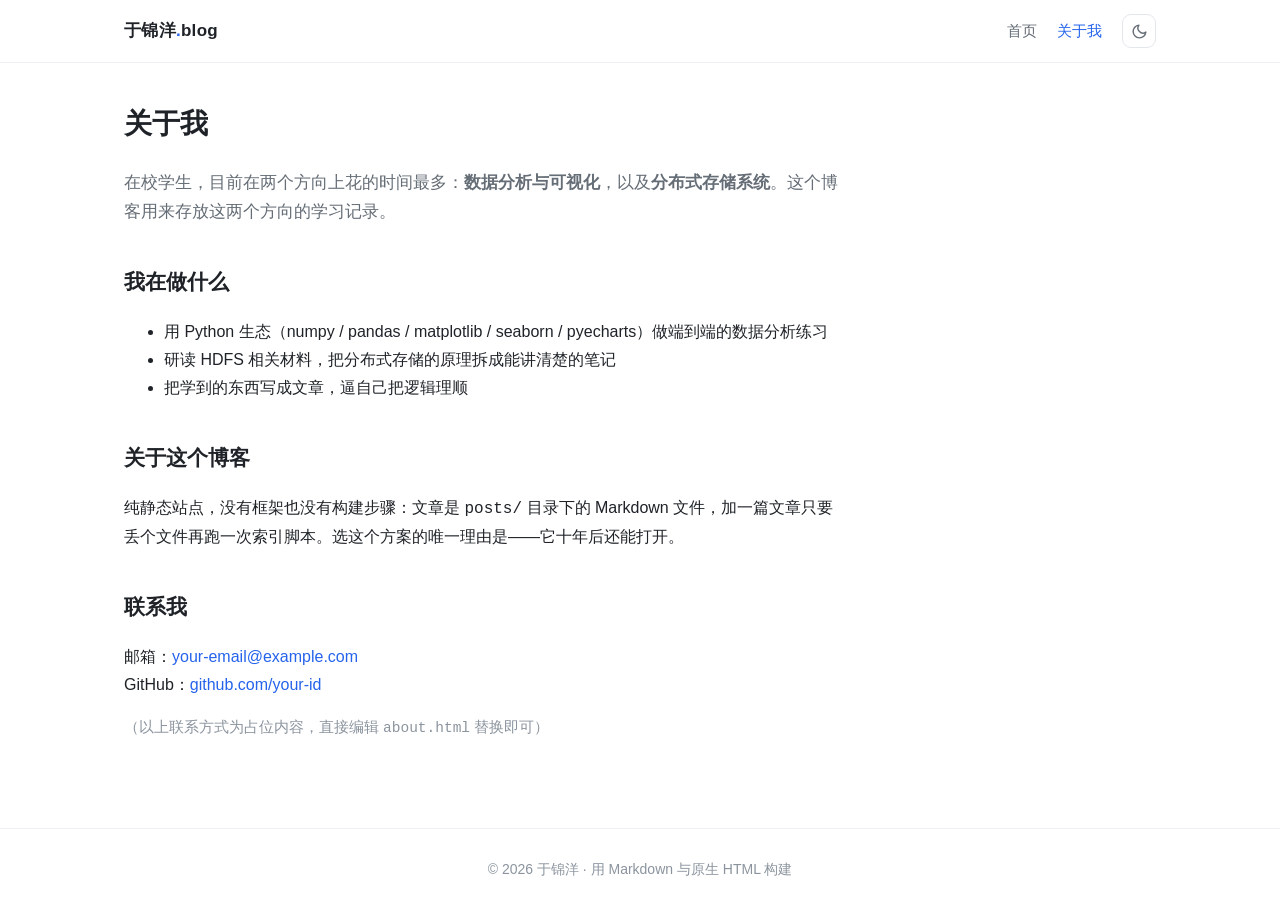
==== about.html @ 931b6955 "初始化个人博客：原生静态站 + Python 学习笔记 9 章 - 零框架零构建静态博客（首页/详情/关于我 + 分类标签归档 + 亮暗主题） - 自研 Markdown 解析器与代码高亮器（零依赖）" ====
<!DOCTYPE html>
<html lang="zh-CN" data-theme="light">
<head>
<meta charset="UTF-8">
<meta name="viewport" content="width=device-width, initial-scale=1">
<title>关于我 · 于锦洋的博客</title>
<meta name="description" content="关于我：学习与写作的方向">
<link rel="stylesheet" href="assets/css/style.css">
<script>
/* 首屏前确定主题，避免刷新时闪白 */
(function () {
  try {
    var t = localStorage.getItem('blog-theme');
    if (!t) {
      t = window.matchMedia && window.matchMedia('(prefers-color-scheme: dark)').matches ? 'dark' : 'light';
    }
    document.documentElement.setAttribute('data-theme', t);
  } catch (e) {}
})();
</script>
</head>
<body>

<header class="site-header">
  <div class="container header-inner">
    <a class="brand" href="index.html">于锦洋<span class="dot">.</span>blog</a>
    <nav class="site-nav">
      <a href="index.html">首页</a>
      <a href="about.html" class="active">关于我</a>
      <button class="theme-btn" type="button" data-theme-toggle data-current="light" aria-label="切换主题">
        <svg class="icon-moon" viewBox="0 0 24 24" fill="none" stroke="currentColor" stroke-width="2" stroke-linecap="round" stroke-linejoin="round">
          <path d="M21 12.79A9 9 0 1 1 11.21 3 7 7 0 0 0 21 12.79z"/>
        </svg>
        <svg class="icon-sun" viewBox="0 0 24 24" fill="none" stroke="currentColor" stroke-width="2" stroke-linecap="round" stroke-linejoin="round">
          <circle cx="12" cy="12" r="4"/>
          <path d="M12 2v2M12 20v2M4.9 4.9l1.4 1.4M17.7 17.7l1.4 1.4M2 12h2M20 12h2M4.9 19.1l1.4-1.4M17.7 6.3l1.4-1.4"/>
        </svg>
      </button>
    </nav>
  </div>
</header>

<main class="container">
  <div class="about-card">
    <h1>关于我</h1>
    <p class="lead">在校学生，目前在两个方向上花的时间最多：<strong>数据分析与可视化</strong>，以及<strong>分布式存储系统</strong>。这个博客用来存放这两个方向的学习记录。</p>

    <h2 style="margin-top:38px;font-size:21px;">我在做什么</h2>
    <ul>
      <li>用 Python 生态（numpy / pandas / matplotlib / seaborn / pyecharts）做端到端的数据分析练习</li>
      <li>研读 HDFS 相关材料，把分布式存储的原理拆成能讲清楚的笔记</li>
      <li>把学到的东西写成文章，逼自己把逻辑理顺</li>
    </ul>

    <h2 style="margin-top:38px;font-size:21px;">关于这个博客</h2>
    <p>纯静态站点，没有框架也没有构建步骤：文章是 <code>posts/</code> 目录下的 Markdown 文件，加一篇文章只要丢个文件再跑一次索引脚本。选这个方案的唯一理由是——它十年后还能打开。</p>

    <h2 style="margin-top:38px;font-size:21px;">联系我</h2>
    <p>邮箱：<a href="mailto:your-email@example.com">your-email@example.com</a><br>
    GitHub：<a href="https://github.com/your-id" target="_blank" rel="noopener noreferrer">github.com/your-id</a></p>
    <p style="color:var(--text-faint);font-size:14.5px;">（以上联系方式为占位内容，直接编辑 <code>about.html</code> 替换即可）</p>
  </div>
</main>

<footer class="site-footer">
  <div class="container">© 2026 于锦洋 · 用 Markdown 与原生 HTML 构建</div>
</footer>

<script src="assets/js/theme.js"></script>
<script>
document.addEventListener('DOMContentLoaded', function () { window.Theme.init(); });
</script>
</body>
</html>
---- assets/css/style.css ----
/* ============================================================
   个人博客 · 全站样式
   主题变量集中在 :root，切换 [data-theme] 即可整体换肤
   ============================================================ */

:root {
  --bg: #ffffff;
  --bg-soft: #f6f7f9;
  --surface: #ffffff;
  --text: #1f2328;
  --text-muted: #656d76;
  --text-faint: #8b949e;
  --border: #e3e6ea;
  --border-soft: #eef0f3;
  --accent: #2563eb;
  --accent-hover: #1d4ed8;
  --accent-soft: #eaf1fe;
  --code-bg: #f4f5f7;
  --tok-comment: #6e7781;
  --tok-string: #0a3069;
  --tok-keyword: #cf222e;
  --tok-builtin: #953800;
  --tok-number: #0550ae;
  --tok-func: #8250df;
  --tok-decorator: #8250df;
  --tok-def: #8250df;
  --tok-op: #cf222e;
  --tok-punc: #57606a;
  --tok-var: #953800;
  --tok-key: #0550ae;
  --tok-attr: #0550ae;
  --shadow: 0 1px 2px rgba(16, 24, 40, .04), 0 4px 16px rgba(16, 24, 40, .05);
  --radius: 12px;
  --max-width: 1080px;
}

[data-theme="dark"] {
  --bg: #0f1216;
  --bg-soft: #151a21;
  --surface: #161b23;
  --text: #e3e6ea;
  --text-muted: #9aa3af;
  --text-faint: #7d8794;
  --border: #262d38;
  --border-soft: #1e252f;
  --accent: #6ea8fe;
  --accent-hover: #8bbaff;
  --accent-soft: #1a2432;
  --code-bg: #11161d;
  --tok-comment: #8b949e;
  --tok-string: #a5d6ff;
  --tok-keyword: #ff7b72;
  --tok-builtin: #ffa657;
  --tok-number: #79c0ff;
  --tok-func: #d2a8ff;
  --tok-decorator: #d2a8ff;
  --tok-def: #d2a8ff;
  --tok-op: #ff7b72;
  --tok-punc: #8b949e;
  --tok-var: #ffa657;
  --tok-key: #7ee787;
  --tok-attr: #79c0ff;
  --shadow: 0 1px 2px rgba(0, 0, 0, .3), 0 4px 16px rgba(0, 0, 0, .25);
}

* { box-sizing: border-box; }

html { scroll-behavior: smooth; }

body {
  margin: 0;
  background: var(--bg);
  color: var(--text);
  font-family: -apple-system, BlinkMacSystemFont, "Segoe UI", "PingFang SC",
               "Hiragino Sans GB", "Microsoft YaHei", "Helvetica Neue", Arial, sans-serif;
  font-size: 16px;
  line-height: 1.75;
  -webkit-font-smoothing: antialiased;
  transition: background-color .25s ease, color .25s ease;
}

a { color: var(--accent); text-decoration: none; }
a:hover { color: var(--accent-hover); }

.container {
  max-width: var(--max-width);
  margin: 0 auto;
  padding: 0 24px;
}

/* ---------- 顶部导航 ---------- */
.site-header {
  position: sticky;
  top: 0;
  z-index: 50;
  background: var(--bg);
  background: color-mix(in srgb, var(--bg) 88%, transparent);
  backdrop-filter: saturate(180%) blur(12px);
  border-bottom: 1px solid var(--border-soft);
}

.header-inner {
  display: flex;
  align-items: center;
  gap: 24px;
  height: 62px;
}

.brand {
  font-size: 17px;
  font-weight: 600;
  color: var(--text);
  letter-spacing: .3px;
  white-space: nowrap;
}
.brand:hover { color: var(--accent); }
.brand .dot { color: var(--accent); }

.site-nav {
  display: flex;
  gap: 20px;
  margin-left: auto;
  align-items: center;
}
.site-nav a {
  color: var(--text-muted);
  font-size: 15px;
  transition: color .15s ease;
}
.site-nav a:hover,
.site-nav a.active { color: var(--accent); }

.theme-btn {
  display: inline-flex;
  align-items: center;
  justify-content: center;
  width: 34px;
  height: 34px;
  padding: 0;
  border: 1px solid var(--border);
  border-radius: 9px;
  background: var(--surface);
  color: var(--text-muted);
  cursor: pointer;
  transition: background-color .15s ease, color .15s ease, border-color .15s ease;
}
.theme-btn:hover { color: var(--accent); border-color: var(--accent); }
.theme-btn svg { width: 17px; height: 17px; }
[data-theme-toggle][data-current="light"] .icon-sun { display: none; }
[data-theme-toggle][data-current="dark"] .icon-moon { display: none; }

/* ---------- 首屏介绍 ---------- */
.hero {
  padding: 52px 0 32px;
  border-bottom: 1px solid var(--border-soft);
  margin-bottom: 40px;
}
.hero h1 {
  margin: 0 0 12px;
  font-size: 30px;
  font-weight: 650;
  letter-spacing: -.3px;
}
.hero p {
  margin: 0;
  color: var(--text-muted);
  font-size: 15.5px;
  max-width: 620px;
}

/* ---------- 主体布局 ---------- */
.layout {
  display: grid;
  grid-template-columns: minmax(0, 1fr) 252px;
  gap: 56px;
  padding-bottom: 72px;
  align-items: start;
}

/* ---------- 文章列表 ---------- */
.filter-bar {
  display: flex;
  align-items: center;
  gap: 10px;
  margin-bottom: 20px;
  padding: 12px 16px;
  background: var(--accent-soft);
  border-radius: var(--radius);
  font-size: 14.5px;
  color: var(--text);
}
.filter-bar .label { color: var(--text-muted); }
.filter-bar strong { font-weight: 600; }
.filter-bar .clear {
  margin-left: auto;
  font-size: 14px;
  white-space: nowrap;
}

.post-list { display: flex; flex-direction: column; gap: 4px; }

.post-card {
  display: block;
  padding: 22px 4px;
  border-bottom: 1px solid var(--border-soft);
  color: inherit;
  transition: background-color .15s ease;
}
.post-card:hover { color: inherit; }
.post-card h2 {
  margin: 0 0 8px;
  font-size: 20px;
  font-weight: 600;
  line-height: 1.45;
  letter-spacing: -.2px;
  transition: color .15s ease;
}
.post-card:hover h2 { color: var(--accent); }
.post-card .summary {
  margin: 0 0 12px;
  color: var(--text-muted);
  font-size: 15px;
  line-height: 1.72;
}

.post-meta {
  display: flex;
  flex-wrap: wrap;
  align-items: center;
  gap: 8px;
  font-size: 13.5px;
  color: var(--text-faint);
}
.post-meta .sep { opacity: .55; }
.post-meta .cat {
  padding: 1px 9px;
  border-radius: 20px;
  background: var(--accent-soft);
  color: var(--accent);
  font-size: 13px;
}
.post-meta .tag {
  padding: 1px 8px;
  border-radius: 6px;
  background: var(--bg-soft);
  border: 1px solid var(--border-soft);
  color: var(--text-muted);
  font-size: 12.5px;
}

.empty {
  padding: 56px 0;
  text-align: center;
  color: var(--text-faint);
}

/* ---------- 侧边栏 ---------- */
.sidebar { position: sticky; top: 90px; display: flex; flex-direction: column; gap: 26px; }

.side-block h3 {
  margin: 0 0 12px;
  font-size: 13px;
  font-weight: 600;
  letter-spacing: 1px;
  text-transform: uppercase;
  color: var(--text-faint);
}
.side-list { list-style: none; margin: 0; padding: 0; }
.side-list li { margin-bottom: 2px; }
.side-list a {
  display: flex;
  align-items: center;
  justify-content: space-between;
  gap: 10px;
  padding: 6px 10px;
  margin: 0 -10px;
  border-radius: 8px;
  color: var(--text-muted);
  font-size: 14.5px;
  transition: background-color .15s ease, color .15s ease;
}
.side-list a:hover { background: var(--bg-soft); color: var(--text); }
.side-list a.active { background: var(--accent-soft); color: var(--accent); font-weight: 500; }
.side-list .count {
  flex-shrink: 0;
  font-size: 12.5px;
  color: var(--text-faint);
  font-variant-numeric: tabular-nums;
}

.tag-cloud { display: flex; flex-wrap: wrap; gap: 8px; }
.tag-cloud a {
  padding: 3px 11px;
  border: 1px solid var(--border);
  border-radius: 20px;
  color: var(--text-muted);
  font-size: 13.5px;
  transition: all .15s ease;
}
.tag-cloud a:hover { border-color: var(--accent); color: var(--accent); }
.tag-cloud a.active {
  background: var(--accent);
  border-color: var(--accent);
  color: #fff;
}
[data-theme="dark"] .tag-cloud a.active { color: #0f1216; }

/* ---------- 文章详情 ---------- */
.article { max-width: 760px; margin: 0 auto; padding: 44px 0 72px; }

.article-header { margin-bottom: 34px; }
.article-header h1 {
  margin: 0 0 14px;
  font-size: 31px;
  font-weight: 650;
  line-height: 1.4;
  letter-spacing: -.4px;
}
.article-header .post-meta { font-size: 14px; }

.back-link {
  display: inline-flex;
  align-items: center;
  gap: 6px;
  margin-bottom: 26px;
  font-size: 14.5px;
  color: var(--text-muted);
}
.back-link:hover { color: var(--accent); }

.article-body { font-size: 16.5px; line-height: 1.85; }
.article-body > *:first-child { margin-top: 0; }
.article-body h2 {
  margin: 42px 0 16px;
  padding-top: 8px;
  font-size: 23px;
  font-weight: 650;
  letter-spacing: -.2px;
  border-top: 1px solid var(--border-soft);
}
.article-body h3 {
  margin: 30px 0 12px;
  font-size: 19px;
  font-weight: 600;
}
.article-body h4 { margin: 24px 0 10px; font-size: 16.5px; font-weight: 600; }
.article-body p { margin: 0 0 20px; }
.article-body ul,
.article-body ol { margin: 0 0 20px; padding-left: 26px; }
.article-body li { margin-bottom: 7px; }
.article-body li > ul,
.article-body li > ol { margin: 7px 0 0; }
.article-body li input[type="checkbox"] { margin-right: 6px; }

.article-body blockquote {
  margin: 24px 0;
  padding: 4px 20px;
  border-left: 3px solid var(--accent);
  background: var(--bg-soft);
  border-radius: 0 8px 8px 0;
  color: var(--text-muted);
}
.article-body blockquote p:last-child { margin-bottom: 0; }

.article-body code {
  padding: 2px 6px;
  border-radius: 5px;
  background: var(--code-bg);
  border: 1px solid var(--border-soft);
  font-family: "SFMono-Regular", Consolas, "Liberation Mono", Menlo, monospace;
  font-size: .88em;
  color: var(--accent);
  word-break: break-word;
}
.article-body pre {
  margin: 24px 0;
  padding: 18px 20px;
  overflow-x: auto;
  border: 1px solid var(--border-soft);
  border-radius: var(--radius);
  background: var(--code-bg);
  line-height: 1.65;
}
.article-body pre code {
  padding: 0;
  border: 0;
  background: none;
  color: var(--text);
  font-size: 14px;
}

/* 代码高亮 token 配色 */
.tok-comment   { color: var(--tok-comment); font-style: italic; }
.tok-string    { color: var(--tok-string); }
.tok-keyword   { color: var(--tok-keyword); }
.tok-builtin   { color: var(--tok-builtin); }
.tok-number    { color: var(--tok-number); }
.tok-func      { color: var(--tok-func); }
.tok-decorator { color: var(--tok-decorator); }
.tok-def       { color: var(--tok-def); font-weight: 600; }
.tok-op        { color: var(--tok-op); }
.tok-punc      { color: var(--tok-punc); }
.tok-var       { color: var(--tok-var); }
.tok-key       { color: var(--tok-key); }
.tok-attr      { color: var(--tok-attr); }

.table-wrap { margin: 24px 0; overflow-x: auto; }
.article-body table {
  width: 100%;
  border-collapse: collapse;
  font-size: 15px;
}
.article-body th,
.article-body td {
  padding: 10px 14px;
  border: 1px solid var(--border);
  text-align: left;
}
.article-body th { background: var(--bg-soft); font-weight: 600; }

.article-body img {
  display: block;
  max-width: 100%;
  height: auto;
  margin: 24px auto;
  border-radius: var(--radius);
}
.article-body hr {
  margin: 38px 0;
  border: 0;
  border-top: 1px solid var(--border);
}
.article-body a { text-decoration: underline; text-underline-offset: 3px; text-decoration-thickness: 1px; }

.post-nav {
  display: grid;
  grid-template-columns: 1fr 1fr;
  gap: 16px;
  margin-top: 60px;
  padding-top: 30px;
  border-top: 1px solid var(--border-soft);
}
.post-nav a {
  padding: 16px 18px;
  border: 1px solid var(--border);
  border-radius: var(--radius);
  background: var(--surface);
  transition: border-color .15s ease;
}
.post-nav a:hover { border-color: var(--accent); }
.post-nav .hint { display: block; font-size: 13px; color: var(--text-faint); margin-bottom: 4px; }
.post-nav .title { font-size: 15px; color: var(--text); font-weight: 500; }
.post-nav .next { text-align: right; }
.post-nav .placeholder { opacity: .45; pointer-events: none; }

/* ---------- 关于我 ---------- */
.about-card {
  padding: 36px 0 72px;
  max-width: 720px;
}
.about-card h1 { margin: 0 0 20px; font-size: 28px; font-weight: 650; }
.about-card .lead { color: var(--text-muted); font-size: 16.5px; }

/* ---------- 页脚 ---------- */
.site-footer {
  padding: 28px 0 40px;
  border-top: 1px solid var(--border-soft);
  color: var(--text-faint);
  font-size: 14px;
  text-align: center;
}

/* ---------- 响应式 ---------- */
@media (max-width: 900px) {
  .layout { grid-template-columns: 1fr; gap: 44px; }
  .sidebar { position: static; order: 2; padding-top: 8px; border-top: 1px solid var(--border-soft); }
  .hero { padding: 36px 0 24px; }
}

@media (max-width: 600px) {
  .container { padding: 0 18px; }
  .hero h1 { font-size: 25px; }
  .article-header h1 { font-size: 25px; }
  .post-nav { grid-template-columns: 1fr; }
  .post-nav .next { text-align: left; }
  .site-nav { gap: 14px; }
  .article-body { font-size: 16px; }
}
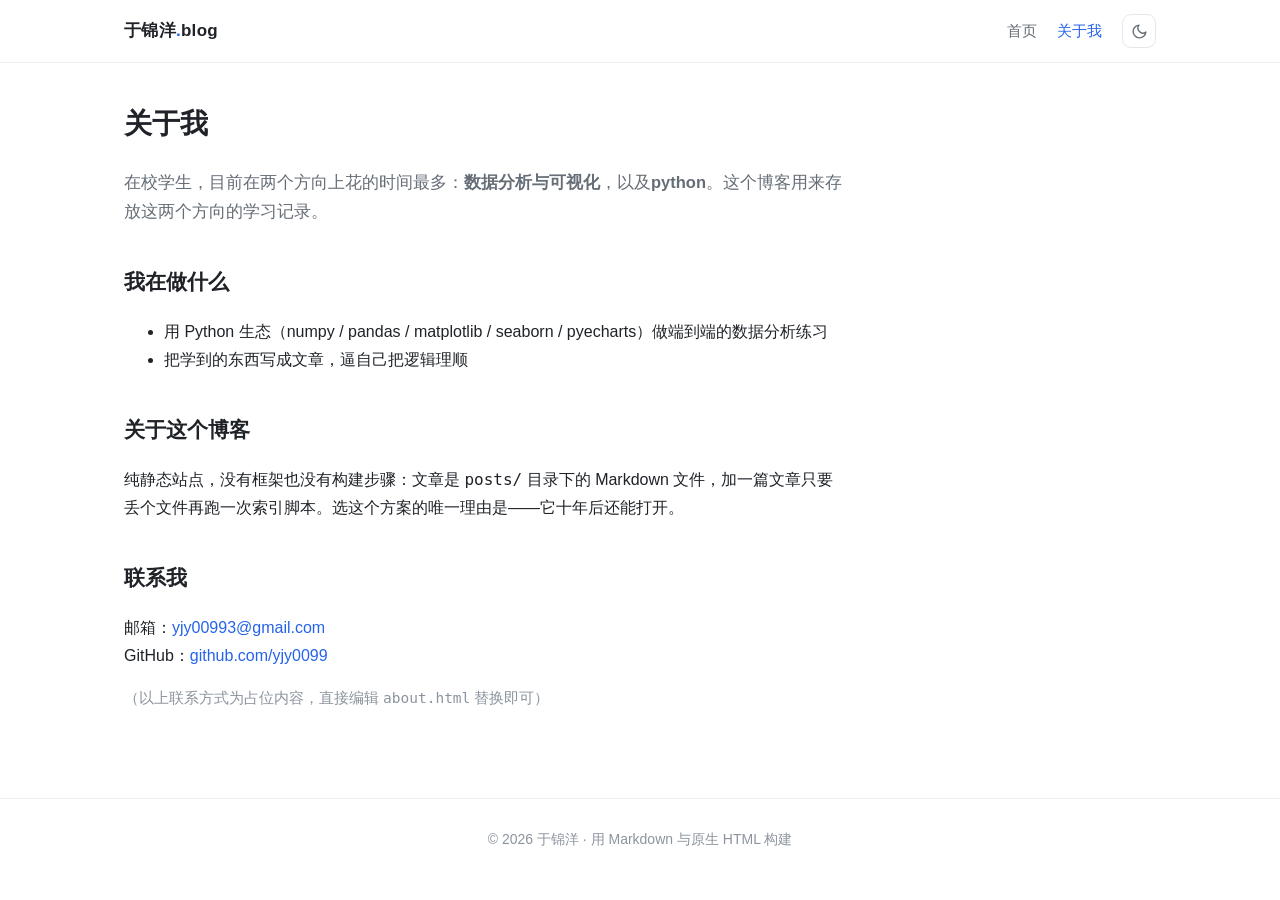
==== commit b0e7bc31: "新增回到顶部按钮与首页 GitHub 图标链接 - 接入自写 backtop.js（滚动超 300px 显示回顶按钮，平滑回顶） - index.html 导航栏新增 GitHub 图标，点击跳转 g" ====
--- a/about.html
+++ b/about.html
@@ -43,12 +43,11 @@
 <main class="container">
   <div class="about-card">
     <h1>关于我</h1>
-    <p class="lead">在校学生，目前在两个方向上花的时间最多：<strong>数据分析与可视化</strong>，以及<strong>分布式存储系统</strong>。这个博客用来存放这两个方向的学习记录。</p>
+    <p class="lead">在校学生，目前在两个方向上花的时间最多：<strong>数据分析与可视化</strong>，以及<strong>python</strong>。这个博客用来存放这两个方向的学习记录。</p>
 
     <h2 style="margin-top:38px;font-size:21px;">我在做什么</h2>
     <ul>
       <li>用 Python 生态（numpy / pandas / matplotlib / seaborn / pyecharts）做端到端的数据分析练习</li>
-      <li>研读 HDFS 相关材料，把分布式存储的原理拆成能讲清楚的笔记</li>
       <li>把学到的东西写成文章，逼自己把逻辑理顺</li>
     </ul>
 
@@ -56,8 +55,8 @@
     <p>纯静态站点，没有框架也没有构建步骤：文章是 <code>posts/</code> 目录下的 Markdown 文件，加一篇文章只要丢个文件再跑一次索引脚本。选这个方案的唯一理由是——它十年后还能打开。</p>
 
     <h2 style="margin-top:38px;font-size:21px;">联系我</h2>
-    <p>邮箱：<a href="mailto:your-email@example.com">your-email@example.com</a><br>
-    GitHub：<a href="https://github.com/your-id" target="_blank" rel="noopener noreferrer">github.com/your-id</a></p>
+    <p>邮箱：<a href="mailto:your-email@example.com">yjy00993@gmail.com</a><br>
+    GitHub：<a href="https://github.com/yjy0099" target="_blank" rel="noopener noreferrer">github.com/yjy0099</a></p>
     <p style="color:var(--text-faint);font-size:14.5px;">（以上联系方式为占位内容，直接编辑 <code>about.html</code> 替换即可）</p>
   </div>
 </main>
@@ -66,9 +65,12 @@
   <div class="container">© 2026 于锦洋 · 用 Markdown 与原生 HTML 构建</div>
 </footer>
 
+<button class="backTop" type="button" aria-label="回到顶部" title="回到顶部">↑</button>
+
 <script src="assets/js/theme.js"></script>
 <script>
 document.addEventListener('DOMContentLoaded', function () { window.Theme.init(); });
 </script>
+<script src="assets/js/backtop.js"></script>
 </body>
 </html>
--- a/assets/css/style.css
+++ b/assets/css/style.css
@@ -130,6 +130,19 @@
 .site-nav a:hover,
 .site-nav a.active { color: var(--accent); }
 
+.site-nav .github-link {
+  display: inline-flex;
+  align-items: center;
+  justify-content: center;
+  width: 34px;
+  height: 34px;
+  color: var(--text-muted);
+  border-radius: 9px;
+  transition: color .15s ease, background-color .15s ease;
+}
+.site-nav .github-link:hover { color: var(--accent); background: var(--bg-soft); }
+.site-nav .github-link svg { width: 19px; height: 19px; fill: currentColor; }
+
 .theme-btn {
   display: inline-flex;
   align-items: center;
@@ -486,3 +499,32 @@
   .site-nav { gap: 14px; }
   .article-body { font-size: 16px; }
 }
+
+/* ---------- 回到顶部按钮 ---------- */
+.backTop {
+  position: fixed;
+  right: 28px;
+  bottom: 28px;
+  width: 44px;
+  height: 44px;
+  display: none;                 /* 初始隐藏：由 backtop.js 在滚动 >300px 时改为 block */
+  text-align: center;
+  line-height: 42px;             /* 配合固定高度，block 状态下箭头仍垂直居中 */
+  padding: 0;
+  border: 1px solid var(--border);
+  border-radius: 50%;
+  background: var(--surface);
+  color: var(--accent);
+  font-size: 20px;
+  cursor: pointer;
+  box-shadow: var(--shadow);
+  z-index: 60;                   /* 高于顶部导航(z-index:50) */
+  transition: background-color .15s ease, color .15s ease, border-color .15s ease, transform .15s ease;
+}
+.backTop:hover {
+  background: var(--accent);
+  border-color: var(--accent);
+  color: #fff;
+  transform: translateY(-2px);
+}
+[data-theme="dark"] .backTop:hover { color: #0f1216; }
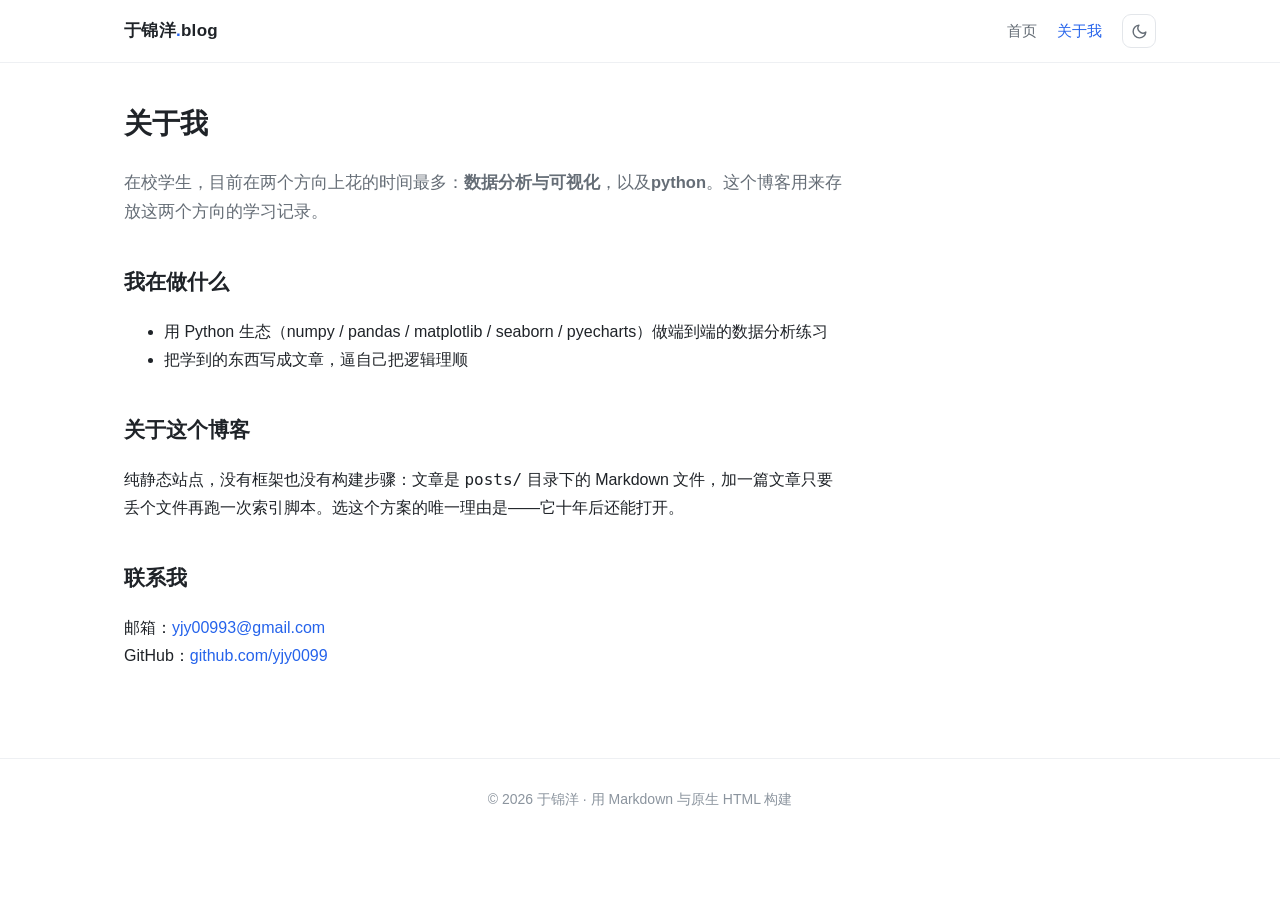
==== commit fa1d695d: "about.html: 调整联系方式区域的占位提示样式" ====
--- a/about.html
+++ b/about.html
@@ -57,7 +57,7 @@
     <h2 style="margin-top:38px;font-size:21px;">联系我</h2>
     <p>邮箱：<a href="mailto:your-email@example.com">yjy00993@gmail.com</a><br>
     GitHub：<a href="https://github.com/yjy0099" target="_blank" rel="noopener noreferrer">github.com/yjy0099</a></p>
-    <p style="color:var(--text-faint);font-size:14.5px;">（以上联系方式为占位内容，直接编辑 <code>about.html</code> 替换即可）</p>
+    <p style="color:var(--text-faint);font-size:14.5px;"><code></code> </p>
   </div>
 </main>
 
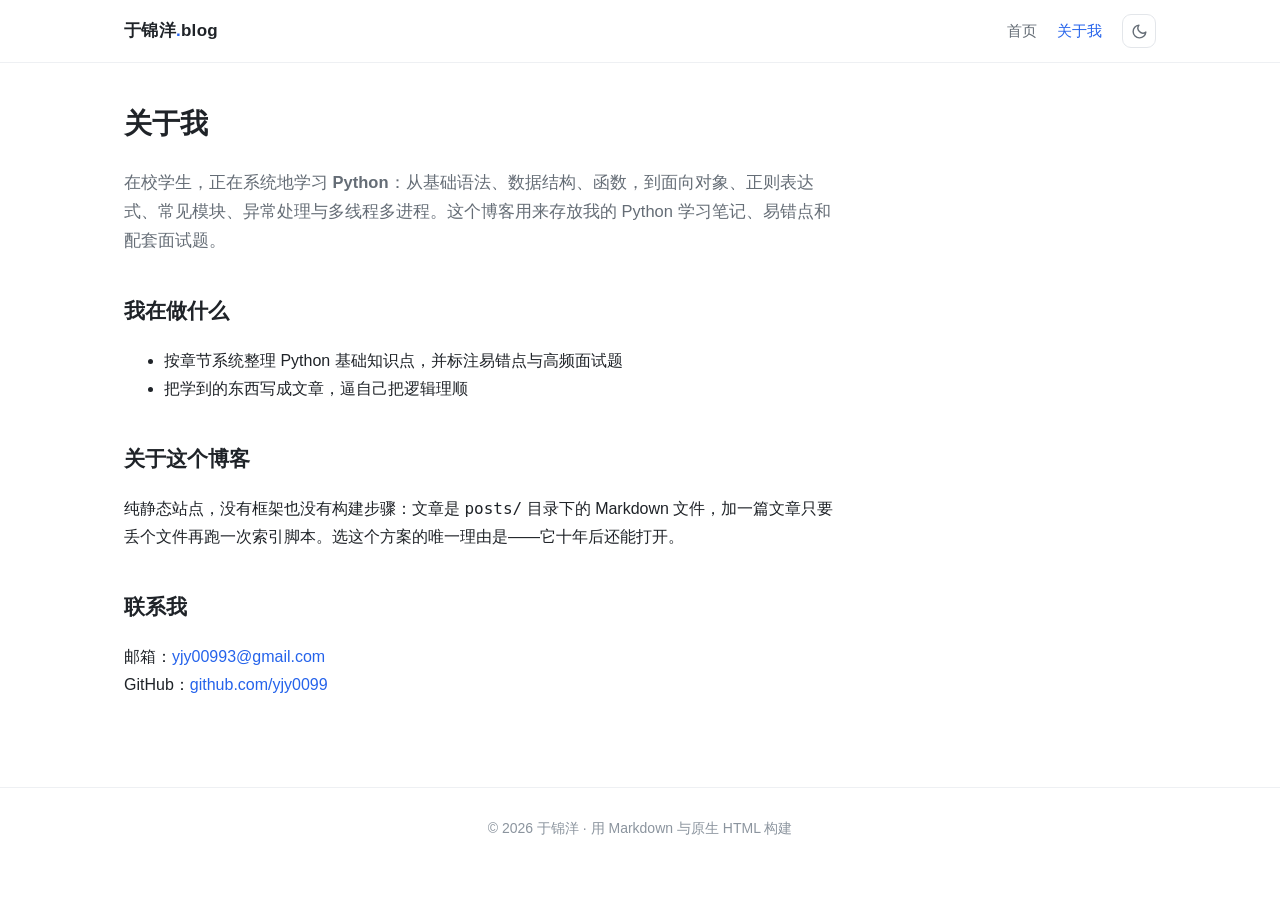
==== commit c9cbe772: "feat: add article TOC with smooth jump and scroll-spy; refocus blog description on Python" ====
--- a/about.html
+++ b/about.html
@@ -4,7 +4,7 @@
 <meta charset="UTF-8">
 <meta name="viewport" content="width=device-width, initial-scale=1">
 <title>关于我 · 于锦洋的博客</title>
-<meta name="description" content="关于我：学习与写作的方向">
+<meta name="description" content="关于我：一名正在系统学习 Python 的在校学生，这里记录我的 Python 学习笔记">
 <link rel="stylesheet" href="assets/css/style.css">
 <script>
 /* 首屏前确定主题，避免刷新时闪白 */
@@ -43,11 +43,11 @@
 <main class="container">
   <div class="about-card">
     <h1>关于我</h1>
-    <p class="lead">在校学生，目前在两个方向上花的时间最多：<strong>数据分析与可视化</strong>，以及<strong>python</strong>。这个博客用来存放这两个方向的学习记录。</p>
+    <p class="lead">在校学生，正在系统地学习 <strong>Python</strong>：从基础语法、数据结构、函数，到面向对象、正则表达式、常见模块、异常处理与多线程多进程。这个博客用来存放我的 Python 学习笔记、易错点和配套面试题。</p>
 
     <h2 style="margin-top:38px;font-size:21px;">我在做什么</h2>
     <ul>
-      <li>用 Python 生态（numpy / pandas / matplotlib / seaborn / pyecharts）做端到端的数据分析练习</li>
+      <li>按章节系统整理 Python 基础知识点，并标注易错点与高频面试题</li>
       <li>把学到的东西写成文章，逼自己把逻辑理顺</li>
     </ul>
 
--- a/assets/css/style.css
+++ b/assets/css/style.css
@@ -67,6 +67,9 @@
 
 html { scroll-behavior: smooth; }
 
+/* 锚点跳转时为粘性顶栏留出空间，避免标题被遮挡 */
+h1, h2, h3, h4, h5, h6 { scroll-margin-top: 84px; }
+
 body {
   margin: 0;
   background: var(--bg);
@@ -465,6 +468,90 @@
 .post-nav .title { font-size: 15px; color: var(--text); font-weight: 500; }
 .post-nav .next { text-align: right; }
 .post-nav .placeholder { opacity: .45; pointer-events: none; }
+
+/* ---------- 文章目录(TOC) ---------- */
+.post-layout {
+  display: grid;
+  grid-template-columns: minmax(0, 1fr) 248px;
+  gap: 56px;
+  align-items: start;
+  padding-bottom: 72px;
+}
+.post-layout .article { margin: 0; padding: 44px 0 0; }
+
+.toc-wrap[hidden] { display: none; }
+
+.toc {
+  position: sticky;
+  top: 90px;
+  max-height: calc(100vh - 110px);
+  display: flex;
+  flex-direction: column;
+  padding: 18px 18px 20px;
+  border: 1px solid var(--border-soft);
+  border-radius: var(--radius);
+  background: var(--surface);
+}
+.toc-toggle {
+  display: none;            /* 桌面端常驻展开，无需折叠按钮 */
+  width: 100%;
+  align-items: center;
+  justify-content: space-between;
+  padding: 4px 2px 12px;
+  border: 0;
+  border-bottom: 1px solid var(--border-soft);
+  background: none;
+  color: var(--text);
+  font-size: 14px;
+  font-weight: 600;
+  letter-spacing: .5px;
+  cursor: pointer;
+}
+.toc-chevron { transition: transform .2s ease; color: var(--text-faint); }
+.toc-wrap.open .toc-chevron { transform: rotate(180deg); }
+
+.toc-nav {
+  margin-top: 12px;
+  overflow-y: auto;
+  font-size: 14px;
+}
+.toc-nav ul { list-style: none; margin: 0; padding: 0; }
+.toc-nav li { margin: 0; }
+.toc-nav a {
+  display: block;
+  padding: 5px 10px;
+  margin: 1px 0;
+  border-radius: 7px;
+  border-left: 2px solid transparent;
+  color: var(--text-muted);
+  line-height: 1.5;
+  text-decoration: none;
+  transition: background-color .15s ease, color .15s ease, border-color .15s ease;
+}
+.toc-nav a:hover { background: var(--bg-soft); color: var(--text); }
+.toc-nav a.active {
+  background: var(--accent-soft);
+  border-left-color: var(--accent);
+  color: var(--accent);
+  font-weight: 500;
+}
+/* 按标题层级缩进 */
+.toc-nav .toc-l3 a { padding-left: 24px; font-size: 13.5px; }
+.toc-nav .toc-l4 a { padding-left: 38px; font-size: 13px; color: var(--text-faint); }
+
+/* 窄屏：目录折叠在正文顶部 */
+@media (max-width: 1000px) {
+  .post-layout { grid-template-columns: 1fr; gap: 0; }
+  .post-layout .article { padding-top: 28px; }
+  .toc-wrap {
+    margin: 28px 0 8px;
+    order: -1;               /* 置于正文之前 */
+  }
+  .toc { position: static; max-height: none; }
+  .toc-toggle { display: flex; }
+  .toc-nav { display: none; }
+  .toc-wrap.open .toc-nav { display: block; }
+}
 
 /* ---------- 关于我 ---------- */
 .about-card {
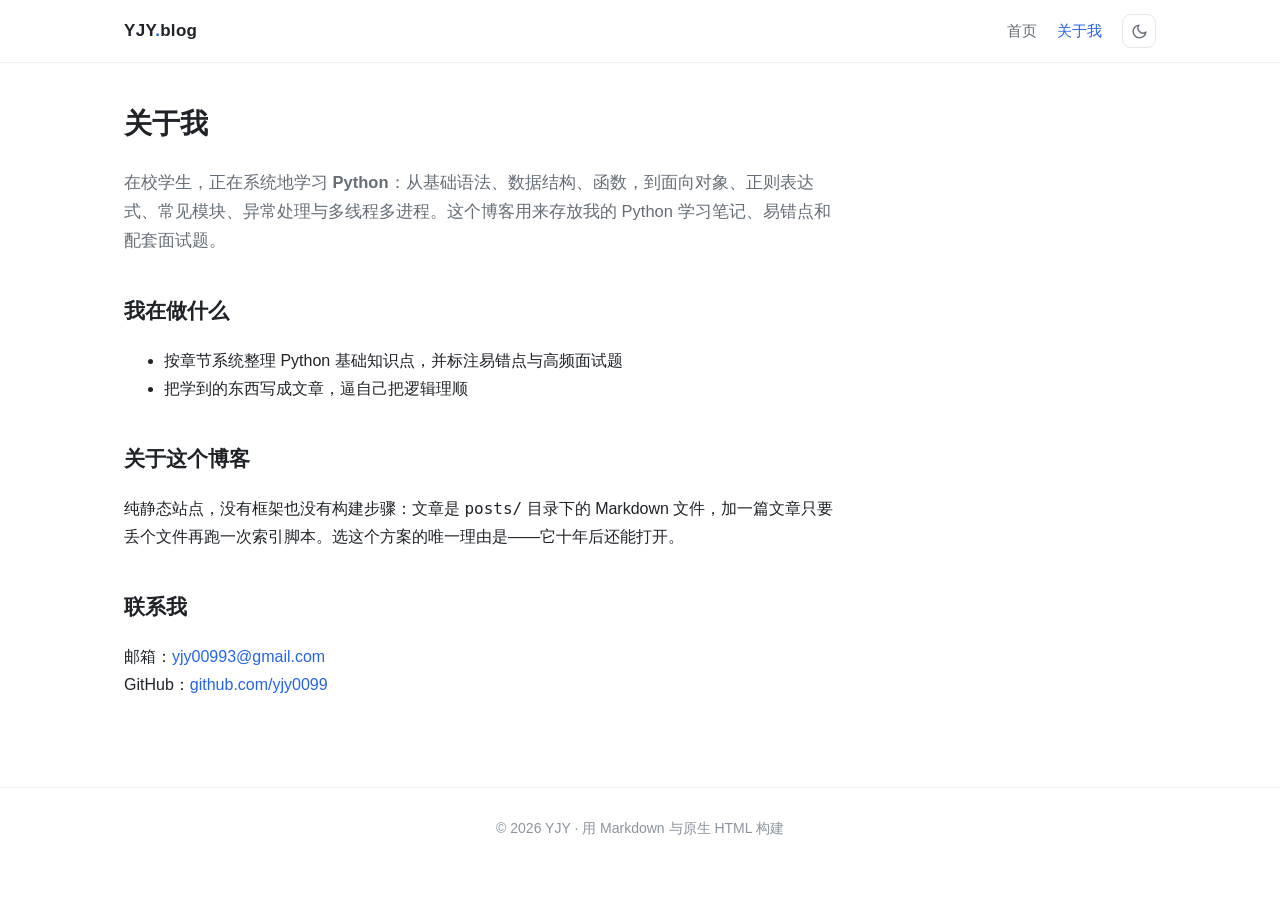
==== commit 7cd57ad5: "refactor: rename site brand from 于锦洋 to YJY across templates and titles" ====
--- a/about.html
+++ b/about.html
@@ -3,7 +3,7 @@
 <head>
 <meta charset="UTF-8">
 <meta name="viewport" content="width=device-width, initial-scale=1">
-<title>关于我 · 于锦洋的博客</title>
+<title>关于我 · YJY的博客</title>
 <meta name="description" content="关于我：一名正在系统学习 Python 的在校学生，这里记录我的 Python 学习笔记">
 <link rel="stylesheet" href="assets/css/style.css">
 <script>
@@ -23,7 +23,7 @@
 
 <header class="site-header">
   <div class="container header-inner">
-    <a class="brand" href="index.html">于锦洋<span class="dot">.</span>blog</a>
+    <a class="brand" href="index.html">YJY<span class="dot">.</span>blog</a>
     <nav class="site-nav">
       <a href="index.html">首页</a>
       <a href="about.html" class="active">关于我</a>
@@ -62,7 +62,7 @@
 </main>
 
 <footer class="site-footer">
-  <div class="container">© 2026 于锦洋 · 用 Markdown 与原生 HTML 构建</div>
+  <div class="container">© 2026 YJY · 用 Markdown 与原生 HTML 构建</div>
 </footer>
 
 <button class="backTop" type="button" aria-label="回到顶部" title="回到顶部">↑</button>
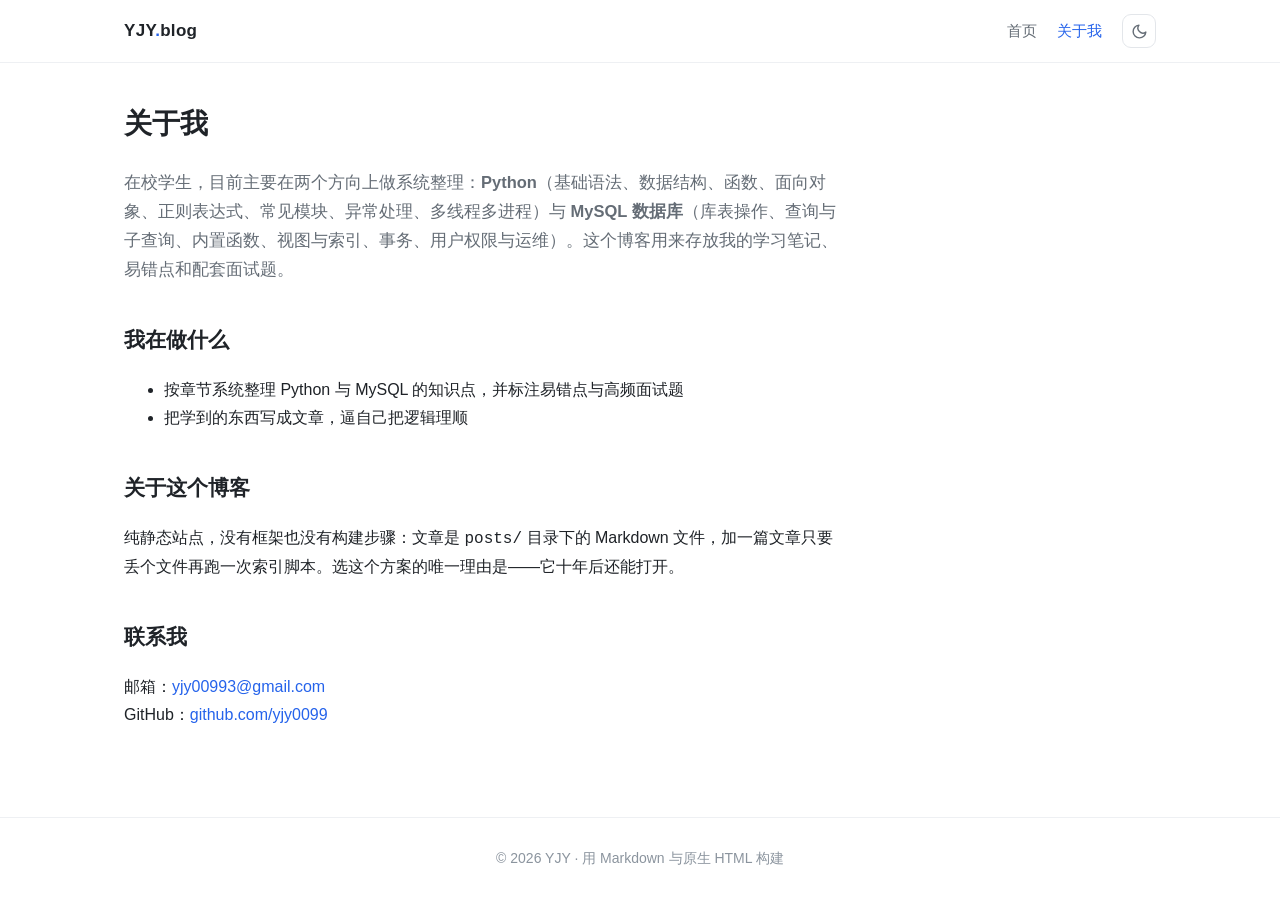
==== commit 57f62c7f: "docs: update homepage and about copy to cover Python + MySQL; fix mailto and stray empty tag" ====
--- a/about.html
+++ b/about.html
@@ -4,8 +4,8 @@
 <meta charset="UTF-8">
 <meta name="viewport" content="width=device-width, initial-scale=1">
 <title>关于我 · YJY的博客</title>
-<meta name="description" content="关于我：一名正在系统学习 Python 的在校学生，这里记录我的 Python 学习笔记">
-<link rel="stylesheet" href="assets/css/style.css">
+<meta name="description" content="关于我：一名在校学生，这里记录我的 Python 与 MySQL 学习笔记、易错点和面试题">
+<link rel="stylesheet" href="assets/css/style.css?v=2">
 <script>
 /* 首屏前确定主题，避免刷新时闪白 */
 (function () {
@@ -43,11 +43,11 @@
 <main class="container">
   <div class="about-card">
     <h1>关于我</h1>
-    <p class="lead">在校学生，正在系统地学习 <strong>Python</strong>：从基础语法、数据结构、函数，到面向对象、正则表达式、常见模块、异常处理与多线程多进程。这个博客用来存放我的 Python 学习笔记、易错点和配套面试题。</p>
+    <p class="lead">在校学生，目前主要在两个方向上做系统整理：<strong>Python</strong>（基础语法、数据结构、函数、面向对象、正则表达式、常见模块、异常处理、多线程多进程）与 <strong>MySQL 数据库</strong>（库表操作、查询与子查询、内置函数、视图与索引、事务、用户权限与运维）。这个博客用来存放我的学习笔记、易错点和配套面试题。</p>
 
     <h2 style="margin-top:38px;font-size:21px;">我在做什么</h2>
     <ul>
-      <li>按章节系统整理 Python 基础知识点，并标注易错点与高频面试题</li>
+      <li>按章节系统整理 Python 与 MySQL 的知识点，并标注易错点与高频面试题</li>
       <li>把学到的东西写成文章，逼自己把逻辑理顺</li>
     </ul>
 
@@ -55,9 +55,8 @@
     <p>纯静态站点，没有框架也没有构建步骤：文章是 <code>posts/</code> 目录下的 Markdown 文件，加一篇文章只要丢个文件再跑一次索引脚本。选这个方案的唯一理由是——它十年后还能打开。</p>
 
     <h2 style="margin-top:38px;font-size:21px;">联系我</h2>
-    <p>邮箱：<a href="mailto:your-email@example.com">yjy00993@gmail.com</a><br>
+    <p>邮箱：<a href="mailto:yjy00993@gmail.com">yjy00993@gmail.com</a><br>
     GitHub：<a href="https://github.com/yjy0099" target="_blank" rel="noopener noreferrer">github.com/yjy0099</a></p>
-    <p style="color:var(--text-faint);font-size:14.5px;"><code></code> </p>
   </div>
 </main>
 
@@ -67,10 +66,10 @@
 
 <button class="backTop" type="button" aria-label="回到顶部" title="回到顶部">↑</button>
 
-<script src="assets/js/theme.js"></script>
+<script src="assets/js/theme.js?v=2"></script>
 <script>
 document.addEventListener('DOMContentLoaded', function () { window.Theme.init(); });
 </script>
-<script src="assets/js/backtop.js"></script>
+<script src="assets/js/backtop.js?v=2"></script>
 </body>
 </html>
--- a/assets/css/style.css
+++ b/assets/css/style.css
@@ -67,9 +67,6 @@
 
 html { scroll-behavior: smooth; }
 
-/* 锚点跳转时为粘性顶栏留出空间，避免标题被遮挡 */
-h1, h2, h3, h4, h5, h6 { scroll-margin-top: 84px; }
-
 body {
   margin: 0;
   background: var(--bg);
@@ -468,90 +465,6 @@
 .post-nav .title { font-size: 15px; color: var(--text); font-weight: 500; }
 .post-nav .next { text-align: right; }
 .post-nav .placeholder { opacity: .45; pointer-events: none; }
-
-/* ---------- 文章目录(TOC) ---------- */
-.post-layout {
-  display: grid;
-  grid-template-columns: minmax(0, 1fr) 248px;
-  gap: 56px;
-  align-items: start;
-  padding-bottom: 72px;
-}
-.post-layout .article { margin: 0; padding: 44px 0 0; }
-
-.toc-wrap[hidden] { display: none; }
-
-.toc {
-  position: sticky;
-  top: 90px;
-  max-height: calc(100vh - 110px);
-  display: flex;
-  flex-direction: column;
-  padding: 18px 18px 20px;
-  border: 1px solid var(--border-soft);
-  border-radius: var(--radius);
-  background: var(--surface);
-}
-.toc-toggle {
-  display: none;            /* 桌面端常驻展开，无需折叠按钮 */
-  width: 100%;
-  align-items: center;
-  justify-content: space-between;
-  padding: 4px 2px 12px;
-  border: 0;
-  border-bottom: 1px solid var(--border-soft);
-  background: none;
-  color: var(--text);
-  font-size: 14px;
-  font-weight: 600;
-  letter-spacing: .5px;
-  cursor: pointer;
-}
-.toc-chevron { transition: transform .2s ease; color: var(--text-faint); }
-.toc-wrap.open .toc-chevron { transform: rotate(180deg); }
-
-.toc-nav {
-  margin-top: 12px;
-  overflow-y: auto;
-  font-size: 14px;
-}
-.toc-nav ul { list-style: none; margin: 0; padding: 0; }
-.toc-nav li { margin: 0; }
-.toc-nav a {
-  display: block;
-  padding: 5px 10px;
-  margin: 1px 0;
-  border-radius: 7px;
-  border-left: 2px solid transparent;
-  color: var(--text-muted);
-  line-height: 1.5;
-  text-decoration: none;
-  transition: background-color .15s ease, color .15s ease, border-color .15s ease;
-}
-.toc-nav a:hover { background: var(--bg-soft); color: var(--text); }
-.toc-nav a.active {
-  background: var(--accent-soft);
-  border-left-color: var(--accent);
-  color: var(--accent);
-  font-weight: 500;
-}
-/* 按标题层级缩进 */
-.toc-nav .toc-l3 a { padding-left: 24px; font-size: 13.5px; }
-.toc-nav .toc-l4 a { padding-left: 38px; font-size: 13px; color: var(--text-faint); }
-
-/* 窄屏：目录折叠在正文顶部 */
-@media (max-width: 1000px) {
-  .post-layout { grid-template-columns: 1fr; gap: 0; }
-  .post-layout .article { padding-top: 28px; }
-  .toc-wrap {
-    margin: 28px 0 8px;
-    order: -1;               /* 置于正文之前 */
-  }
-  .toc { position: static; max-height: none; }
-  .toc-toggle { display: flex; }
-  .toc-nav { display: none; }
-  .toc-wrap.open .toc-nav { display: block; }
-}
 
 /* ---------- 关于我 ---------- */
 .about-card {
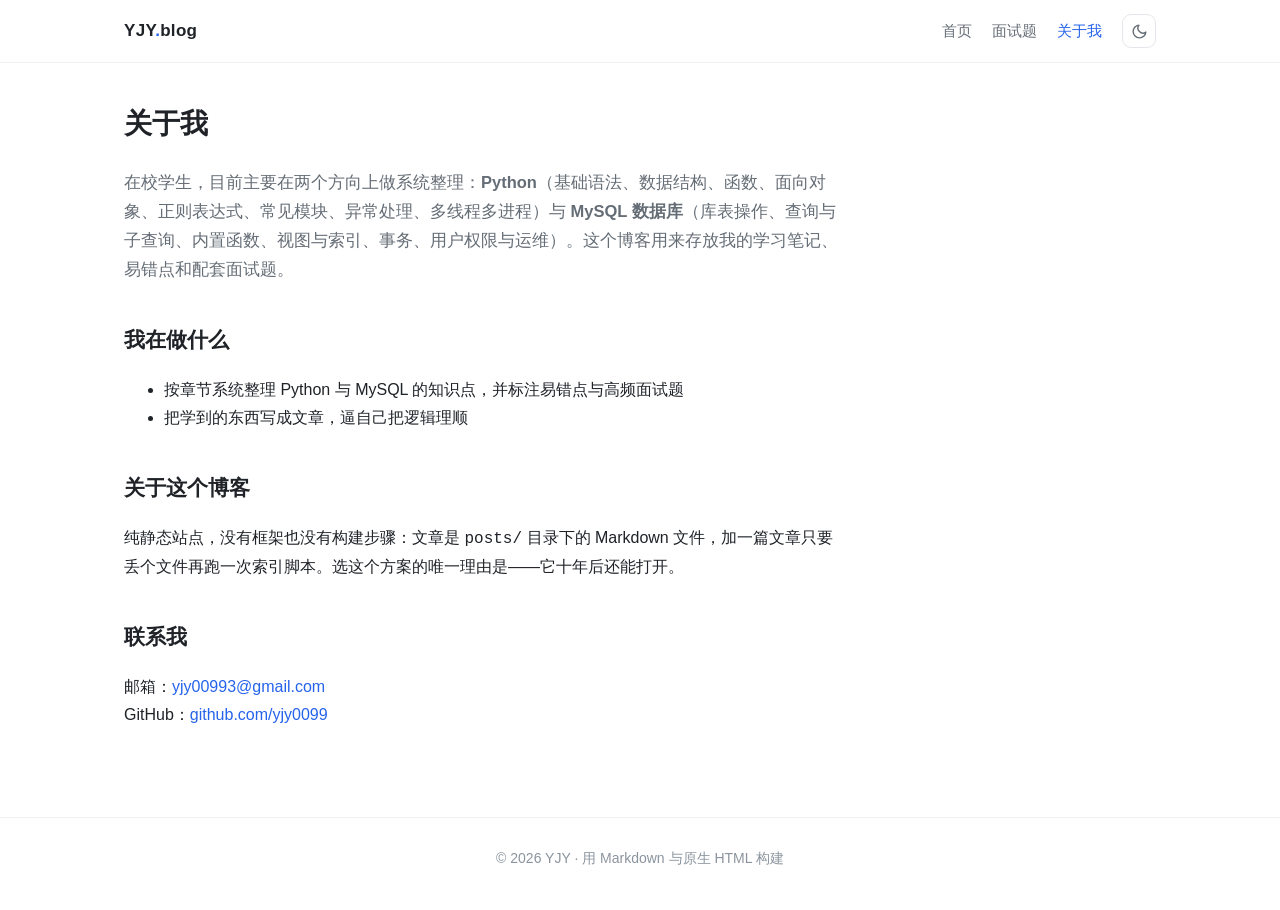
==== commit 56ba0148: "feat: add interview question bank page (270 questions, filters, collapsible answers)" ====
--- a/about.html
+++ b/about.html
@@ -5,7 +5,7 @@
 <meta name="viewport" content="width=device-width, initial-scale=1">
 <title>关于我 · YJY的博客</title>
 <meta name="description" content="关于我：一名在校学生，这里记录我的 Python 与 MySQL 学习笔记、易错点和面试题">
-<link rel="stylesheet" href="assets/css/style.css?v=2">
+<link rel="stylesheet" href="assets/css/style.css?v=3">
 <script>
 /* 首屏前确定主题，避免刷新时闪白 */
 (function () {
@@ -26,6 +26,7 @@
     <a class="brand" href="index.html">YJY<span class="dot">.</span>blog</a>
     <nav class="site-nav">
       <a href="index.html">首页</a>
+      <a href="interview.html">面试题</a>
       <a href="about.html" class="active">关于我</a>
       <button class="theme-btn" type="button" data-theme-toggle data-current="light" aria-label="切换主题">
         <svg class="icon-moon" viewBox="0 0 24 24" fill="none" stroke="currentColor" stroke-width="2" stroke-linecap="round" stroke-linejoin="round">
@@ -66,10 +67,10 @@
 
 <button class="backTop" type="button" aria-label="回到顶部" title="回到顶部">↑</button>
 
-<script src="assets/js/theme.js?v=2"></script>
+<script src="assets/js/theme.js?v=3"></script>
 <script>
 document.addEventListener('DOMContentLoaded', function () { window.Theme.init(); });
 </script>
-<script src="assets/js/backtop.js?v=2"></script>
+<script src="assets/js/backtop.js?v=3"></script>
 </body>
 </html>
--- a/assets/css/style.css
+++ b/assets/css/style.css
@@ -474,6 +474,165 @@
 .about-card h1 { margin: 0 0 20px; font-size: 28px; font-weight: 650; }
 .about-card .lead { color: var(--text-muted); font-size: 16.5px; }
 
+/* ---------- 面试题 ---------- */
+.iv-hero { padding: 44px 0 20px; }
+.iv-hero h1 { margin: 0 0 10px; font-size: 30px; font-weight: 650; }
+.iv-hero p { margin: 0; color: var(--text-muted); }
+
+.iv-toolbar {
+  display: flex;
+  flex-wrap: wrap;
+  gap: 14px 22px;
+  align-items: center;
+  padding: 18px 20px;
+  margin-bottom: 22px;
+  border: 1px solid var(--border-soft);
+  border-radius: var(--radius);
+  background: var(--surface);
+}
+.iv-field { display: flex; align-items: center; gap: 10px; }
+.iv-field-grow { flex: 1 1 220px; min-width: 190px; }
+.iv-label { font-size: 14px; color: var(--text-faint); white-space: nowrap; }
+
+.iv-chips { display: flex; flex-wrap: wrap; gap: 6px; }
+.iv-chip {
+  padding: 4px 12px;
+  border: 1px solid var(--border);
+  border-radius: 999px;
+  background: transparent;
+  color: var(--text-muted);
+  font-size: 13.5px;
+  font-family: inherit;
+  cursor: pointer;
+  transition: background-color .15s ease, color .15s ease, border-color .15s ease;
+}
+.iv-chip:hover { color: var(--text); border-color: var(--text-faint); }
+.iv-chip.is-active { background: var(--accent-soft); border-color: var(--accent); color: var(--accent); }
+
+.iv-select, .iv-search {
+  padding: 7px 12px;
+  border: 1px solid var(--border);
+  border-radius: 8px;
+  background: var(--bg);
+  color: var(--text);
+  font-size: 14px;
+  font-family: inherit;
+}
+.iv-search { width: 100%; }
+.iv-select:focus, .iv-search:focus { outline: none; border-color: var(--accent); }
+
+.iv-btn {
+  padding: 7px 16px;
+  border: 1px solid var(--border);
+  border-radius: 8px;
+  background: transparent;
+  color: var(--text-muted);
+  font-size: 14px;
+  font-family: inherit;
+  cursor: pointer;
+  white-space: nowrap;
+  transition: background-color .15s ease, color .15s ease, border-color .15s ease;
+}
+.iv-btn:hover { color: var(--text); border-color: var(--text-faint); background: var(--bg-soft); }
+
+.iv-count { margin: 0 2px 14px; font-size: 14px; color: var(--text-faint); }
+
+.iv-list { display: flex; flex-direction: column; gap: 12px; padding-bottom: 24px; }
+
+.iv-card {
+  padding: 16px 20px;
+  border: 1px solid var(--border-soft);
+  border-radius: var(--radius);
+  background: var(--surface);
+  transition: border-color .15s ease;
+}
+.iv-card:hover { border-color: var(--border); }
+.iv-card.is-open { border-color: var(--accent); }
+
+.iv-top { display: flex; align-items: flex-start; justify-content: space-between; gap: 18px; }
+.iv-main { min-width: 0; }
+.iv-q { font-size: 16px; color: var(--text); }
+.iv-q p { margin: 0; }
+
+.iv-meta { display: flex; flex-wrap: wrap; gap: 6px; margin-top: 8px; }
+.iv-badge {
+  padding: 1px 8px;
+  border-radius: 5px;
+  font-size: 12px;
+  line-height: 1.7;
+  white-space: nowrap;
+}
+.iv-badge-cat { background: var(--bg-soft); color: var(--text-muted); }
+.iv-badge-short { background: var(--accent-soft); color: var(--accent); }
+.iv-badge-code { background: #fff4e5; color: #9a5b00; }
+[data-theme="dark"] .iv-badge-code { background: #33260f; color: #f0b357; }
+.iv-badge-topic { border: 1px solid var(--border-soft); color: var(--text-faint); }
+.iv-badge-tag { color: var(--text-faint); }
+
+.iv-toggle {
+  flex: none;
+  padding: 5px 14px;
+  border: 1px solid var(--border);
+  border-radius: 8px;
+  background: transparent;
+  color: var(--accent);
+  font-size: 13.5px;
+  font-family: inherit;
+  cursor: pointer;
+  white-space: nowrap;
+}
+.iv-toggle:hover { border-color: var(--accent); background: var(--accent-soft); }
+
+.iv-ans { margin-top: 14px; padding-top: 14px; border-top: 1px dashed var(--border); }
+.iv-ans-inner { font-size: 15.5px; color: var(--text-muted); line-height: 1.75; }
+.iv-ans-inner > :first-child { margin-top: 0; }
+.iv-ans-inner > :last-child { margin-bottom: 0; }
+.iv-ans-inner p { margin: 0 0 12px; }
+.iv-ans-inner ul, .iv-ans-inner ol { margin: 0 0 12px; padding-left: 24px; }
+.iv-ans-inner li { margin: 4px 0; }
+.iv-ans-inner blockquote {
+  margin: 14px 0;
+  padding: 4px 16px;
+  border-left: 3px solid var(--accent);
+  background: var(--bg-soft);
+  border-radius: 0 8px 8px 0;
+}
+.iv-ans-inner blockquote p:last-child { margin-bottom: 0; }
+.iv-ans-inner code {
+  padding: 2px 6px;
+  border-radius: 5px;
+  background: var(--code-bg);
+  border: 1px solid var(--border-soft);
+  font-family: "SFMono-Regular", Consolas, "Liberation Mono", Menlo, monospace;
+  font-size: .88em;
+  color: var(--accent);
+  word-break: break-word;
+}
+.iv-ans-inner pre {
+  margin: 14px 0;
+  padding: 16px 18px;
+  overflow-x: auto;
+  border: 1px solid var(--border-soft);
+  border-radius: var(--radius);
+  background: var(--code-bg);
+  line-height: 1.65;
+}
+.iv-ans-inner pre code { padding: 0; border: 0; background: none; color: var(--text); font-size: 13.5px; }
+.iv-ans-inner h2, .iv-ans-inner h3, .iv-ans-inner h4 { margin: 18px 0 8px; font-size: 15.5px; color: var(--text); }
+.iv-ans-inner table { width: 100%; margin: 14px 0; border-collapse: collapse; font-size: 14.5px; }
+.iv-ans-inner th, .iv-ans-inner td { padding: 8px 12px; border: 1px solid var(--border); text-align: left; }
+.iv-ans-inner th { background: var(--bg-soft); font-weight: 600; }
+
+.iv-more-wrap { display: flex; justify-content: center; padding-bottom: 60px; }
+.iv-more { padding: 9px 22px; }
+
+@media (max-width: 700px) {
+  .iv-hero { padding: 32px 0 16px; }
+  .iv-toolbar { padding: 14px 16px; gap: 12px 16px; }
+  .iv-top { flex-direction: column; gap: 10px; }
+  .iv-toggle { align-self: flex-start; }
+}
+
 /* ---------- 页脚 ---------- */
 .site-footer {
   padding: 28px 0 40px;
